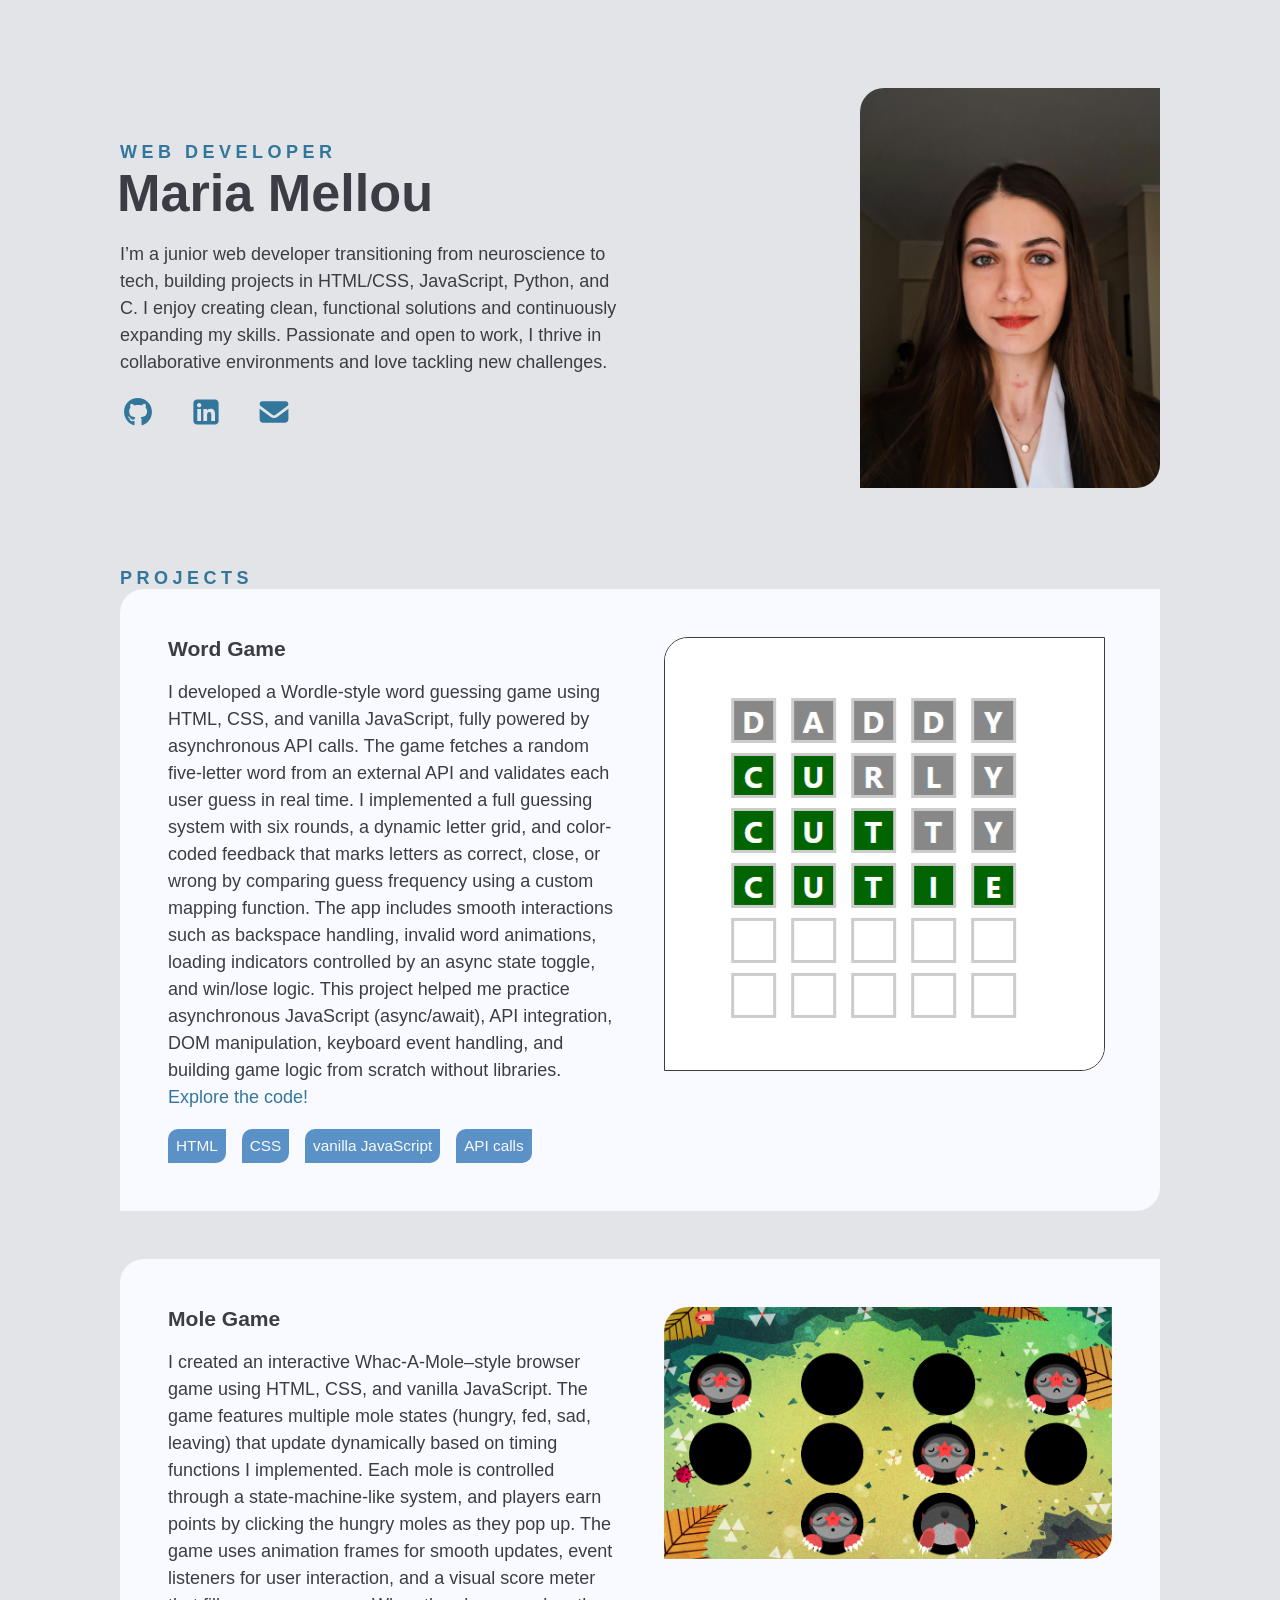
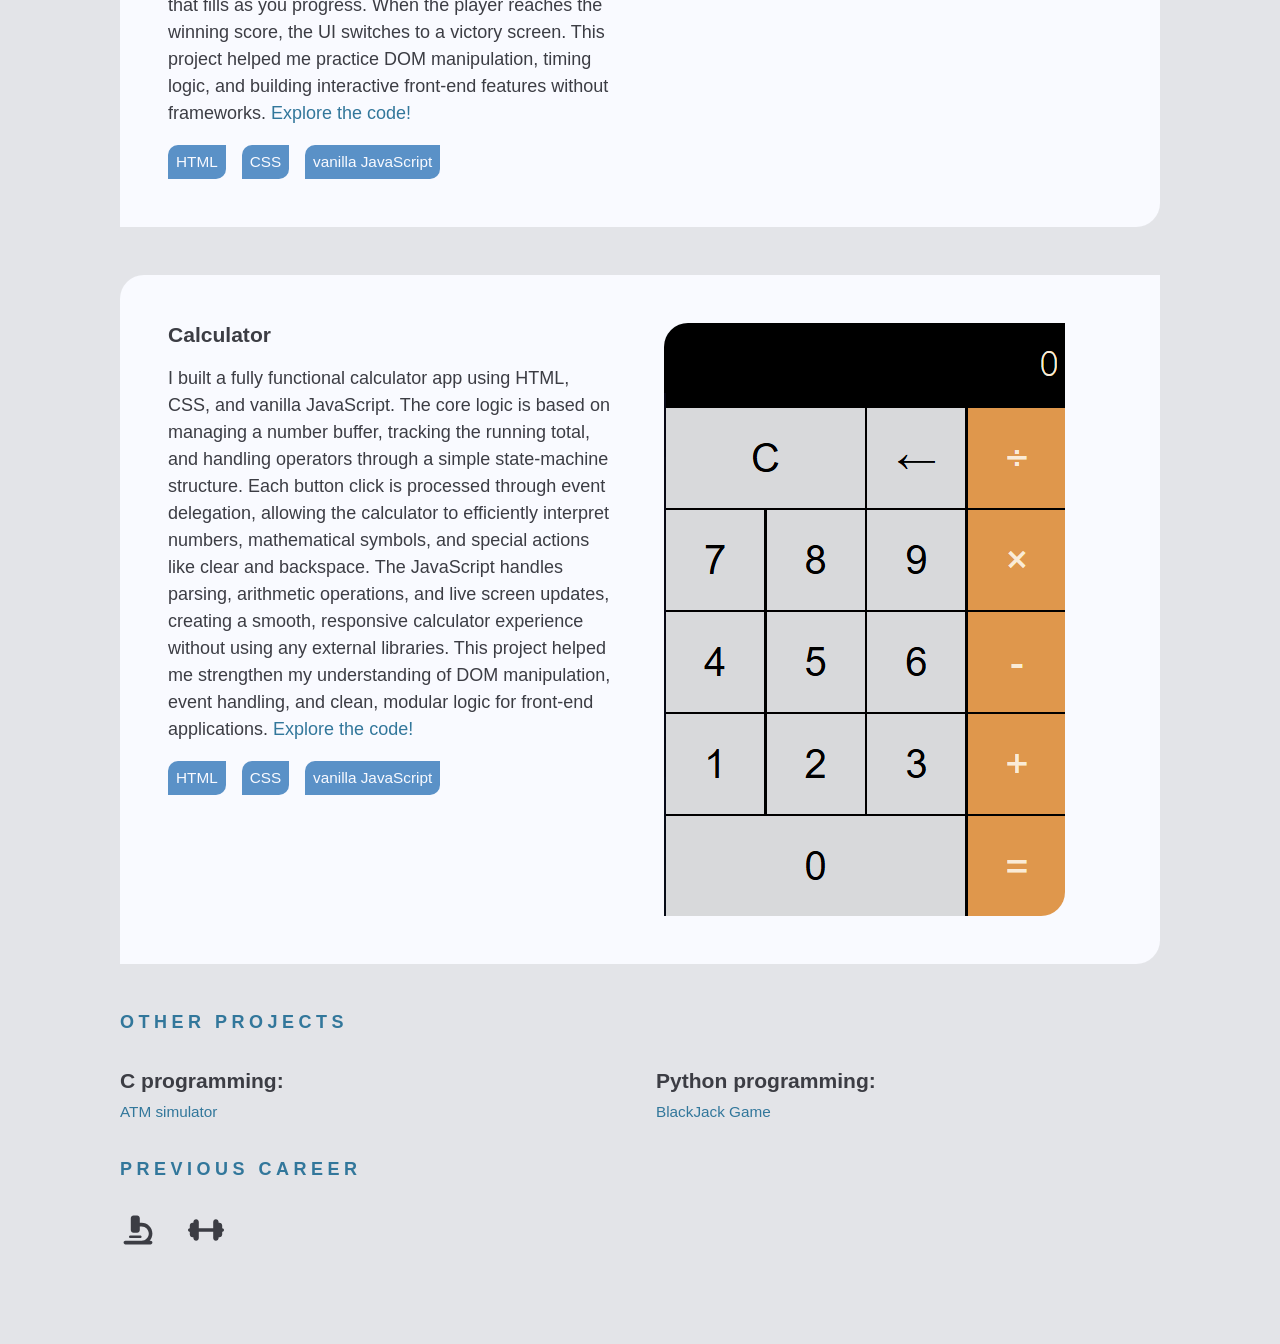
==== index.html @ a82ad1eb "my portfolio my portfolio" ====
<!DOCTYPE html>
<html lang="en">
  <head>
    <meta charset="UTF-8" />
    <meta name="viewport" content="width=device-width, initial-scale=1.0" />
    <title>Portfolio</title>
    <link rel="stylesheet" href="./style.css " />
  </head>
  <body>
    <div class="wrapper">
      <article class="main-article">
        <div class="text">
          <h2>Web Developer</h2>
          <h1>Maria Mellou</h1>
          <p>
            I’m a junior web developer transitioning from neuroscience to tech,
            building projects in HTML/CSS, JavaScript, Python, and C. I enjoy
            creating clean, functional solutions and continuously expanding my
            skills. Passionate and open to work, I thrive in collaborative
            environments and love tackling new challenges.
          </p>
          <ul class="icons">
            <li>
              <a href="https://github.com/MariaMellou" target="_blank">
                <svg xmlns="http://www.w3.org/2000/svg" viewBox="0 0 640 640">
                  <!--!Font Awesome Free v7.1.0 by @fontawesome - https://fontawesome.com License - https://fontawesome.com/license/free Copyright 2025 Fonticons, Inc.-->
                  <title>GitHub</title>
                  <path
                    d="M237.9 461.4C237.9 463.4 235.6 465 232.7 465C229.4 465.3 227.1 463.7 227.1 461.4C227.1 459.4 229.4 457.8 232.3 457.8C235.3 457.5 237.9 459.1 237.9 461.4zM206.8 456.9C206.1 458.9 208.1 461.2 211.1 461.8C213.7 462.8 216.7 461.8 217.3 459.8C217.9 457.8 216 455.5 213 454.6C210.4 453.9 207.5 454.9 206.8 456.9zM251 455.2C248.1 455.9 246.1 457.8 246.4 460.1C246.7 462.1 249.3 463.4 252.3 462.7C255.2 462 257.2 460.1 256.9 458.1C256.6 456.2 253.9 454.9 251 455.2zM316.8 72C178.1 72 72 177.3 72 316C72 426.9 141.8 521.8 241.5 555.2C254.3 557.5 258.8 549.6 258.8 543.1C258.8 536.9 258.5 502.7 258.5 481.7C258.5 481.7 188.5 496.7 173.8 451.9C173.8 451.9 162.4 422.8 146 415.3C146 415.3 123.1 399.6 147.6 399.9C147.6 399.9 172.5 401.9 186.2 425.7C208.1 464.3 244.8 453.2 259.1 446.6C261.4 430.6 267.9 419.5 275.1 412.9C219.2 406.7 162.8 398.6 162.8 302.4C162.8 274.9 170.4 261.1 186.4 243.5C183.8 237 175.3 210.2 189 175.6C209.9 169.1 258 202.6 258 202.6C278 197 299.5 194.1 320.8 194.1C342.1 194.1 363.6 197 383.6 202.6C383.6 202.6 431.7 169 452.6 175.6C466.3 210.3 457.8 237 455.2 243.5C471.2 261.2 481 275 481 302.4C481 398.9 422.1 406.6 366.2 412.9C375.4 420.8 383.2 435.8 383.2 459.3C383.2 493 382.9 534.7 382.9 542.9C382.9 549.4 387.5 557.3 400.2 555C500.2 521.8 568 426.9 568 316C568 177.3 455.5 72 316.8 72zM169.2 416.9C167.9 417.9 168.2 420.2 169.9 422.1C171.5 423.7 173.8 424.4 175.1 423.1C176.4 422.1 176.1 419.8 174.4 417.9C172.8 416.3 170.5 415.6 169.2 416.9zM158.4 408.8C157.7 410.1 158.7 411.7 160.7 412.7C162.3 413.7 164.3 413.4 165 412C165.7 410.7 164.7 409.1 162.7 408.1C160.7 407.5 159.1 407.8 158.4 408.8zM190.8 444.4C189.2 445.7 189.8 448.7 192.1 450.6C194.4 452.9 197.3 453.2 198.6 451.6C199.9 450.3 199.3 447.3 197.3 445.4C195.1 443.1 192.1 442.8 190.8 444.4zM179.4 429.7C177.8 430.7 177.8 433.3 179.4 435.6C181 437.9 183.7 438.9 185 437.9C186.6 436.6 186.6 434 185 431.7C183.6 429.4 181 428.4 179.4 429.7z"
                    class="social"
                  />
                </svg>
              </a>
            </li>
            <li>
              <a
                href="https://www.linkedin.com/in/maria-mellou-0406ab219/"
                target="_blank"
              >
                <svg xmlns="http://www.w3.org/2000/svg" viewBox="0 0 640 640">
                  <!--!Font Awesome Free v7.1.0 by @fontawesome - https://fontawesome.com License - https://fontawesome.com/license/free Copyright 2025 Fonticons, Inc.-->
                  <title>LinkedIn</title>
                  <path
                    d="M160 96C124.7 96 96 124.7 96 160L96 480C96 515.3 124.7 544 160 544L480 544C515.3 544 544 515.3 544 480L544 160C544 124.7 515.3 96 480 96L160 96zM165 266.2L231.5 266.2L231.5 480L165 480L165 266.2zM236.7 198.5C236.7 219.8 219.5 237 198.2 237C176.9 237 159.7 219.8 159.7 198.5C159.7 177.2 176.9 160 198.2 160C219.5 160 236.7 177.2 236.7 198.5zM413.9 480L413.9 376C413.9 351.2 413.4 319.3 379.4 319.3C344.8 319.3 339.5 346.3 339.5 374.2L339.5 480L273.1 480L273.1 266.2L336.8 266.2L336.8 295.4L337.7 295.4C346.6 278.6 368.3 260.9 400.6 260.9C467.8 260.9 480.3 305.2 480.3 362.8L480.3 480L413.9 480z"
                    class="social"
                  />
                </svg>
              </a>
            </li>
            <li>
              <a href="mailto:maraiamellou@gmail.com">
                <svg xmlns="http://www.w3.org/2000/svg" viewBox="0 0 640 640">
                  <!--!Font Awesome Free v7.1.0 by @fontawesome - https://fontawesome.com License - https://fontawesome.com/license/free Copyright 2025 Fonticons, Inc.-->
                  <title>Email</title>
                  <path
                    d="M112 128C85.5 128 64 149.5 64 176C64 191.1 71.1 205.3 83.2 214.4L291.2 370.4C308.3 383.2 331.7 383.2 348.8 370.4L556.8 214.4C568.9 205.3 576 191.1 576 176C576 149.5 554.5 128 528 128L112 128zM64 260L64 448C64 483.3 92.7 512 128 512L512 512C547.3 512 576 483.3 576 448L576 260L377.6 408.8C343.5 434.4 296.5 434.4 262.4 408.8L64 260z"
                    class="social"
                  />
                </svg>
              </a>
            </li>
          </ul>
        </div>
        <img src="./profFF.jpg" alt="Maria Mellou" />
      </article>
      <main>
        <h2>Projects</h2>
        <div class="projects">
          <article class="project">
            <div class="text">
              <h3>Word Game</h3>
              <p>
                I developed a Wordle-style word guessing game using HTML, CSS,
                and vanilla JavaScript, fully powered by asynchronous API calls.
                The game fetches a random five-letter word from an external API
                and validates each user guess in real time. I implemented a full
                guessing system with six rounds, a dynamic letter grid, and
                color-coded feedback that marks letters as correct, close, or
                wrong by comparing guess frequency using a custom mapping
                function. The app includes smooth interactions such as backspace
                handling, invalid word animations, loading indicators controlled
                by an async state toggle, and win/lose logic. This project
                helped me practice asynchronous JavaScript (async/await), API
                integration, DOM manipulation, keyboard event handling, and
                building game logic from scratch without libraries.
                <a
                  href="https://github.com/MariaMellou/wordGame"
                  target="_blank"
                  >Explore the code!</a
                >
              </p>
              <ul>
                <li>HTML</li>
                <li>CSS</li>
                <li>vanilla JavaScript</li>
                <li>API calls</li>
              </ul>
            </div>
            <img src="./words.png" alt="find the word" class="img-border" />
          </article>
          <article class="project">
            <div class="text">
              <h3>Mole Game</h3>
              <p>
                I created an interactive Whac-A-Mole–style browser game using
                HTML, CSS, and vanilla JavaScript. The game features multiple
                mole states (hungry, fed, sad, leaving) that update dynamically
                based on timing functions I implemented. Each mole is controlled
                through a state-machine-like system, and players earn points by
                clicking the hungry moles as they pop up. The game uses
                animation frames for smooth updates, event listeners for user
                interaction, and a visual score meter that fills as you
                progress. When the player reaches the winning score, the UI
                switches to a victory screen. This project helped me practice
                DOM manipulation, timing logic, and building interactive
                front-end features without frameworks.
                <a
                  href="https://github.com/MariaMellou/mole_game"
                  target="_blank"
                  >Explore the code!</a
                >
              </p>
              <ul>
                <li>HTML</li>
                <li>CSS</li>
                <li>vanilla JavaScript</li>
              </ul>
            </div>
            <img src="./moles.png" alt="Mole Game" />
          </article>
          <article class="project">
            <div class="text">
              <h3>Calculator</h3>
              <p>
                I built a fully functional calculator app using HTML, CSS, and
                vanilla JavaScript. The core logic is based on managing a number
                buffer, tracking the running total, and handling operators
                through a simple state-machine structure. Each button click is
                processed through event delegation, allowing the calculator to
                efficiently interpret numbers, mathematical symbols, and special
                actions like clear and backspace. The JavaScript handles
                parsing, arithmetic operations, and live screen updates,
                creating a smooth, responsive calculator experience without
                using any external libraries. This project helped me strengthen
                my understanding of DOM manipulation, event handling, and clean,
                modular logic for front-end applications.
                <a
                  href="https://github.com/MariaMellou/calculator"
                  target="_blank"
                  >Explore the code!</a
                >
              </p>
              <ul>
                <li>HTML</li>
                <li>CSS</li>
                <li>vanilla JavaScript</li>
              </ul>
            </div>
            <img src="./calculator.png" alt="calculator" />
          </article>
        </div>
      </main>

      <footer>
        <h2 class="h2-footer">Other Projects</h2>
        <div class="footer-text">
          <div class="footer-text-box">
            <h3>C programming:</h3>
            <ul>
              <li>
                <a
                  href="https://github.com/MariaMellou/ATM_C_project/blob/main/ATM_project.c"
                  target="_blank"
                  >ATM simulator</a
                >
              </li>
            </ul>
          </div>
          <div class="footer-text-box">
            <h3>Python programming:</h3>
            <ul>
              <a
                href="https://github.com/MariaMellou/blackJackGame/blob/main/blackJack.py"
                target="_blank"
              >
                <li>BlackJack Game</li></a
              >
            </ul>
          </div>
        </div>

        <!-- elpizw na prosthesw kai alla sto mellon gia auto kai i entasi tis organwsis -->

        <h2 class="h2-footer">Previous Career</h2>
        <div class="footer-text">
          <ul class="icons">
            <li>
              <a href="./biology.html" target="_blank">
                <svg xmlns="http://www.w3.org/2000/svg" viewBox="0 0 640 640">
                  <!--!Font Awesome Free v7.1.0 by @fontawesome - https://fontawesome.com License - https://fontawesome.com/license/free Copyright 2025 Fonticons, Inc.-->
                  <title>Biology</title>
                  <path
                    d="M240 64C213.5 64 192 85.5 192 112L192 320C192 346.5 213.5 368 240 368L304 368C330.5 368 352 346.5 352 320L352 256L384 256C454.7 256 512 313.3 512 384C512 454.7 454.7 512 384 512L96 512C78.3 512 64 526.3 64 544C64 561.7 78.3 576 96 576L544 576C561.7 576 576 561.7 576 544C576 526.3 561.7 512 544 512L527.1 512C557.5 478 576 433.2 576 384C576 278 490 192 384 192L352 192L352 112C352 85.5 330.5 64 304 64L240 64zM184 416C170.7 416 160 426.7 160 440C160 453.3 170.7 464 184 464L360 464C373.3 464 384 453.3 384 440C384 426.7 373.3 416 360 416L184 416z"
                    d="M240 64C213.5 64 192 85.5 192 112L192 320C192 346.5 213.5 368 240 368L304 368C330.5 368 352 346.5 352 320L352 256L384 256C454.7 256 512 313.3 512 384C512 454.7 454.7 512 384 512L96 512C78.3 512 64 526.3 64 544C64 561.7 78.3 576 96 576L544 576C561.7 576 576 561.7 576 544C576 526.3 561.7 512 544 512L527.1 512C557.5 478 576 433.2 576 384C576 278 490 192 384 192L352 192L352 112C352 85.5 330.5 64 304 64L240 64zM184 416C170.7 416 160 426.7 160 440C160 453.3 170.7 464 184 464L360 464C373.3 464 384 453.3 384 440C384 426.7 373.3 416 360 416L184 416z"
                    class="social"
                  />
                </svg>
              </a>
            </li>
            <li>
              <a href="./sports.html" target="_blank">
                <svg xmlns="http://www.w3.org/2000/svg" viewBox="0 0 640 640">
                  <!--!Font Awesome Free v7.1.0 by @fontawesome - https://fontawesome.com License - https://fontawesome.com/license/free Copyright 2025 Fonticons, Inc.-->
                  <title>Gymnastics</title>
                  <path
                    d="M96 176C96 149.5 117.5 128 144 128C170.5 128 192 149.5 192 176L192 288L448 288L448 176C448 149.5 469.5 128 496 128C522.5 128 544 149.5 544 176L544 192L560 192C586.5 192 608 213.5 608 240L608 288C625.7 288 640 302.3 640 320C640 337.7 625.7 352 608 352L608 400C608 426.5 586.5 448 560 448L544 448L544 464C544 490.5 522.5 512 496 512C469.5 512 448 490.5 448 464L448 352L192 352L192 464C192 490.5 170.5 512 144 512C117.5 512 96 490.5 96 464L96 448L80 448C53.5 448 32 426.5 32 400L32 352C14.3 352 0 337.7 0 320C0 302.3 14.3 288 32 288L32 240C32 213.5 53.5 192 80 192L96 192L96 176z"
                    class="social"
                  />
                </svg>
              </a>
            </li>
          </ul>
        </div>
      </footer>
    </div>
  </body>
</html>
---- style.css ----
:root {
  --white: #f9faff;
  --platinum: #e3e4e8;
  --windsurfing: #32779b;
  --marina: #5a91c7;
  --gray: #9a9a9a;
  --onyx: #3c3d44;
  --charcoal: #343c47;
  --corners: 24px 0;
  --corners-sm: 10px 0;
  --base-font-size: 1rem;
}

html {
  box-sizing: border-box;
}

*,
*::before,
*::after {
  box-sizing: inherit;
}

body {
  font-size: var(--base-font-size);
  font-family: "Inter", sans-serif;
  background-color: var(--platinum);
  color: var(--onyx);
}

.wrapper {
  max-width: 1200px;
  margin: 0 auto; /* centered in the space of the page page*/
  padding: 1rem;
}
h1 {
  margin: 0;
  font-size: calc(var(--base-font-size) * 2.9);
}

h2 {
  margin: 0;
  font-size: var(--base-font-size);
  text-transform: uppercase;
  color: var(--windsurfing);
  letter-spacing: 0.25em;
}

h3 {
  margin: 0; /*??*/
}

p {
  line-height: 1.5;
}

a {
  color: var(--windsurfing);
  text-decoration: dotted;
}

a:hover {
  color: var(--marina);
}

img {
  max-width: 100%;
  border-radius: var(--corners);
}

.icons {
  list-style-type: none;
  margin: 0;
  padding: 0;
  display: flex;
  flex-flow: row wrap;
  align-items: flex-end;
  justify-content: center;
  gap: 2rem;
}

ul svg {
  width: 36px;
  height: 36px;
}

.social {
  fill: var(--windsurfing); /* svg specific property*/
}

.social:hover {
  fill: var(--marina);
}

.main-article {
  display: grid;
  grid-template-columns: 1fr;
  gap: 2rem;
  text-align: center;
}

.main-article img {
  margin: 0 auto;
  object-fit: cover;
  object-position: 50% 50%;
  height: 300px;
  width: 300px;
  overflow: hidden;
}
footer {
  text-align: center;
}
.footer-text {
  line-height: 1.5;
  display: grid;
  grid-template-columns: 1fr;
  gap: 2rem;
}
.footer-text-box ul {
  font-size: calc(var(--base-font-size) * 0.85);
  list-style-type: none;
  margin: 0;
  padding: 0;
}
.footer-text-box li {
  line-height: 2;
}
.h2-footer {
  margin: 2rem 0;
}
.footer-text .social {
  fill: var(--onyx);
}
.footer-text .social:hover {
  fill: var(--marina);
}
main {
  margin-top: 5rem;
  margin-bottom: 3rem;
  text-align: center;
}
.project {
  background-color: var(--white);
  padding: 3rem;
  border-radius: var(--corners);
  display: grid;
  grid-template-columns: 1fr;
  gap: 3rem;
}
.projects {
  display: flex;
  flex-flow: column nowrap;
  gap: 3rem;
}
.project ul {
  margin: 0;
  padding: 0;
  list-style-type: none;
  display: flex;
  flex-flow: row wrap;
  justify-content: center;
  gap: 1rem;
  font-size: calc(var(--base-font-size) * 0.85);
}
.project li {
  background-color: var(--marina);
  color: var(--white);
  padding: 0.5rem;
  border-radius: var(--corners-sm);
}
.project img {
  grid-row: 1/2;
}
.img-border {
  border: 1px solid var(--onyx);
}

@media (min-width: 750px) {
  /* desktop */
  :root {
    --base-font-size: 1.125rem;
  }
  h1 {
    margin-left: -3px;
  }
  .wrapper {
    padding: 5rem;
  }
  .main-article {
    grid-template-columns: 1fr 1fr;
    align-items: center;
    text-align: left;
  }
  .main-article img {
    max-height: 400px;
    margin: 0 0 0 auto; /* t,r,b:noMargin--left:auto (etsi tha pousaristei aristera) */
    object-fit: contain;
    object-position: 50% 50%;
    height: auto;
    width: auto;
    overflow: auto;
  }
  .icons {
    justify-content: flex-start;
  }
  footer {
    text-align: left;
  }
  .footer-text {
    grid-template-columns: repeat(2, 1fr);
  }
}

@media (min-width: 850px) {
  main {
    text-align: left;
  }
  .project {
    display: grid;
    grid-template-columns: 1fr 1fr;
    gap: 3rem;
  }
  .project img {
    grid-row: auto;
  }
  .project ul {
    justify-content: flex-start;
  }
}
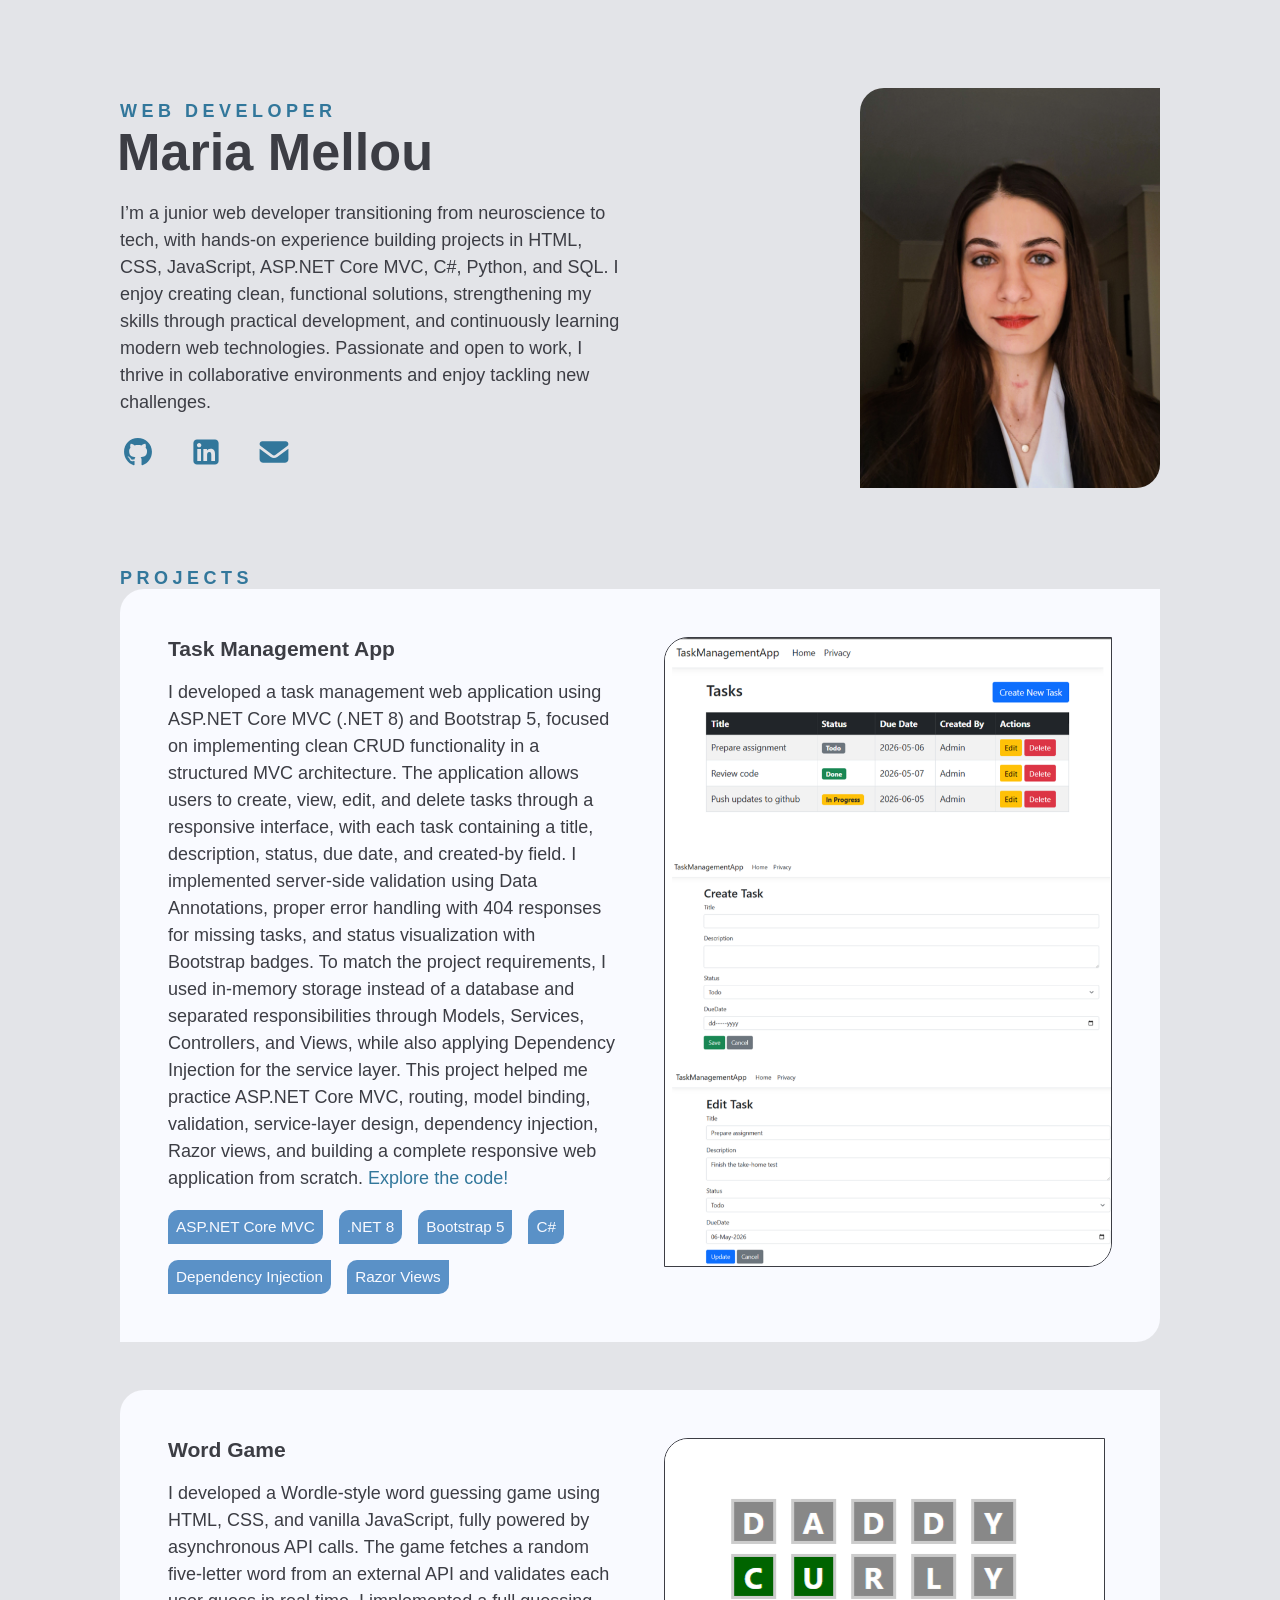
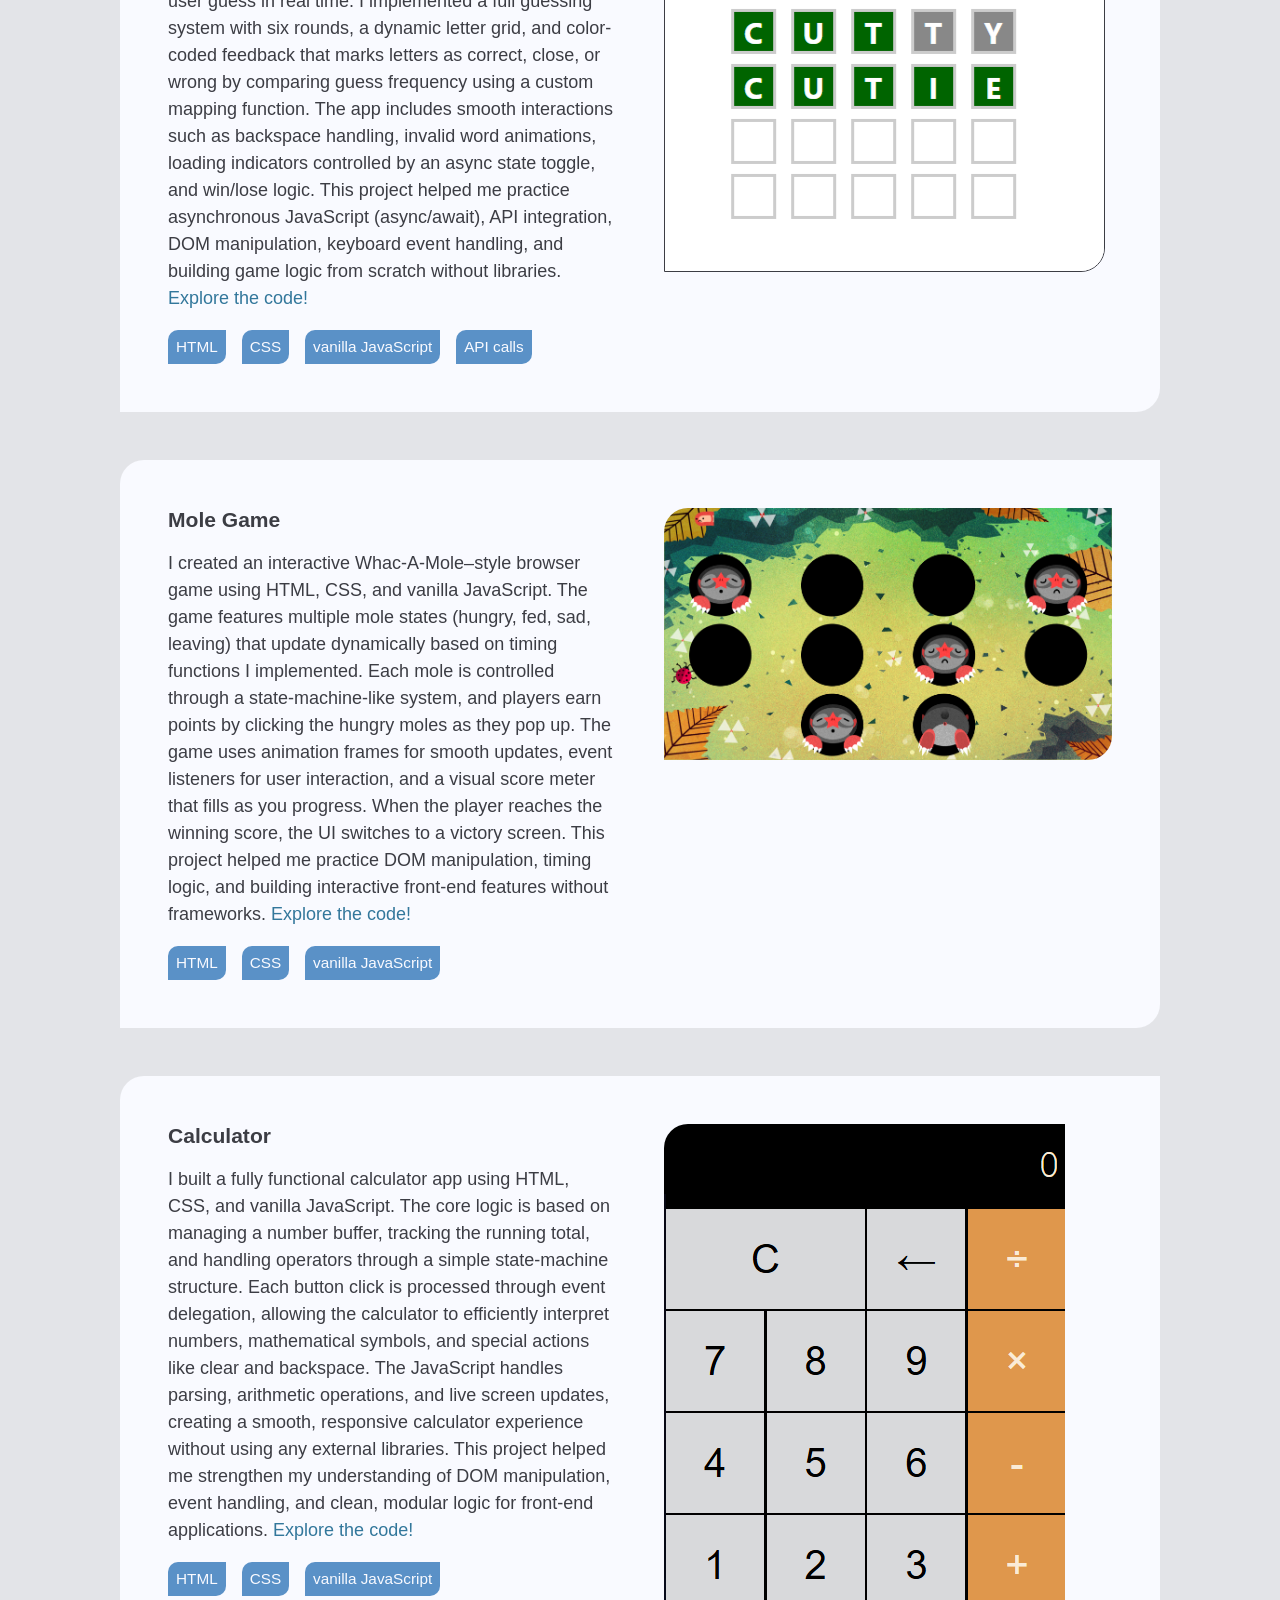
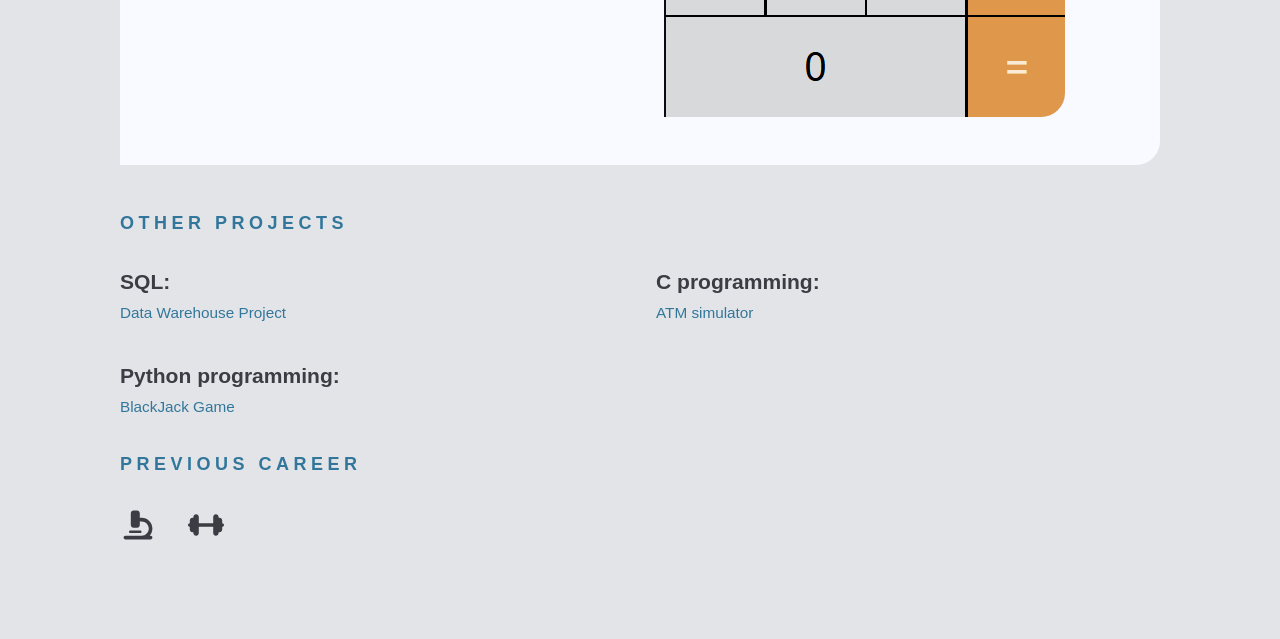
==== commit f54c2bbe: "Added new project to portfolio" ====
--- a/index.html
+++ b/index.html
@@ -1,4 +1,4 @@
-<!DOCTYPE html>
+<!doctype html>
 <html lang="en">
   <head>
     <meta charset="UTF-8" />
@@ -14,10 +14,12 @@
           <h1>Maria Mellou</h1>
           <p>
             I’m a junior web developer transitioning from neuroscience to tech,
-            building projects in HTML/CSS, JavaScript, Python, and C. I enjoy
-            creating clean, functional solutions and continuously expanding my
-            skills. Passionate and open to work, I thrive in collaborative
-            environments and love tackling new challenges.
+            with hands-on experience building projects in HTML, CSS, JavaScript,
+            ASP.NET Core MVC, C#, Python, and SQL. I enjoy creating clean,
+            functional solutions, strengthening my skills through practical
+            development, and continuously learning modern web technologies.
+            Passionate and open to work, I thrive in collaborative environments
+            and enjoy tackling new challenges.
           </p>
           <ul class="icons">
             <li>
@@ -66,6 +68,43 @@
       <main>
         <h2>Projects</h2>
         <div class="projects">
+          <article class="project">
+            <div class="text">
+              <h3>Task Management App</h3>
+              <p>
+                I developed a task management web application using ASP.NET Core
+                MVC (.NET 8) and Bootstrap 5, focused on implementing clean CRUD
+                functionality in a structured MVC architecture. The application
+                allows users to create, view, edit, and delete tasks through a
+                responsive interface, with each task containing a title,
+                description, status, due date, and created-by field. I
+                implemented server-side validation using Data Annotations,
+                proper error handling with 404 responses for missing tasks, and
+                status visualization with Bootstrap badges. To match the project
+                requirements, I used in-memory storage instead of a database and
+                separated responsibilities through Models, Services,
+                Controllers, and Views, while also applying Dependency Injection
+                for the service layer. This project helped me practice ASP.NET
+                Core MVC, routing, model binding, validation, service-layer
+                design, dependency injection, Razor views, and building a
+                complete responsive web application from scratch.
+                <a
+                  href="https://github.com/MariaMellou/TaskManagementApp"
+                  target="_blank"
+                  >Explore the code!</a
+                >
+              </p>
+              <ul>
+                <li>ASP.NET Core MVC</li>
+                <li>.NET 8</li>
+                <li>Bootstrap 5</li>
+                <li>C#</li>
+                <li>Dependency Injection</li>
+                <li>Razor Views</li>
+              </ul>
+            </div>
+            <img src="./tasks.png" alt="Tasks" class="img-border" />
+          </article>
           <article class="project">
             <div class="text">
               <h3>Word Game</h3>
@@ -164,6 +203,18 @@
       <footer>
         <h2 class="h2-footer">Other Projects</h2>
         <div class="footer-text">
+          <div class="footer-text-box">
+            <h3>SQL:</h3>
+            <ul>
+              <li>
+                <a
+                  href="https://github.com/MariaMellou/sql-data-warehouse-project"
+                  target="_blank"
+                  >Data Warehouse Project</a
+                >
+              </li>
+            </ul>
+          </div>
           <div class="footer-text-box">
             <h3>C programming:</h3>
             <ul>
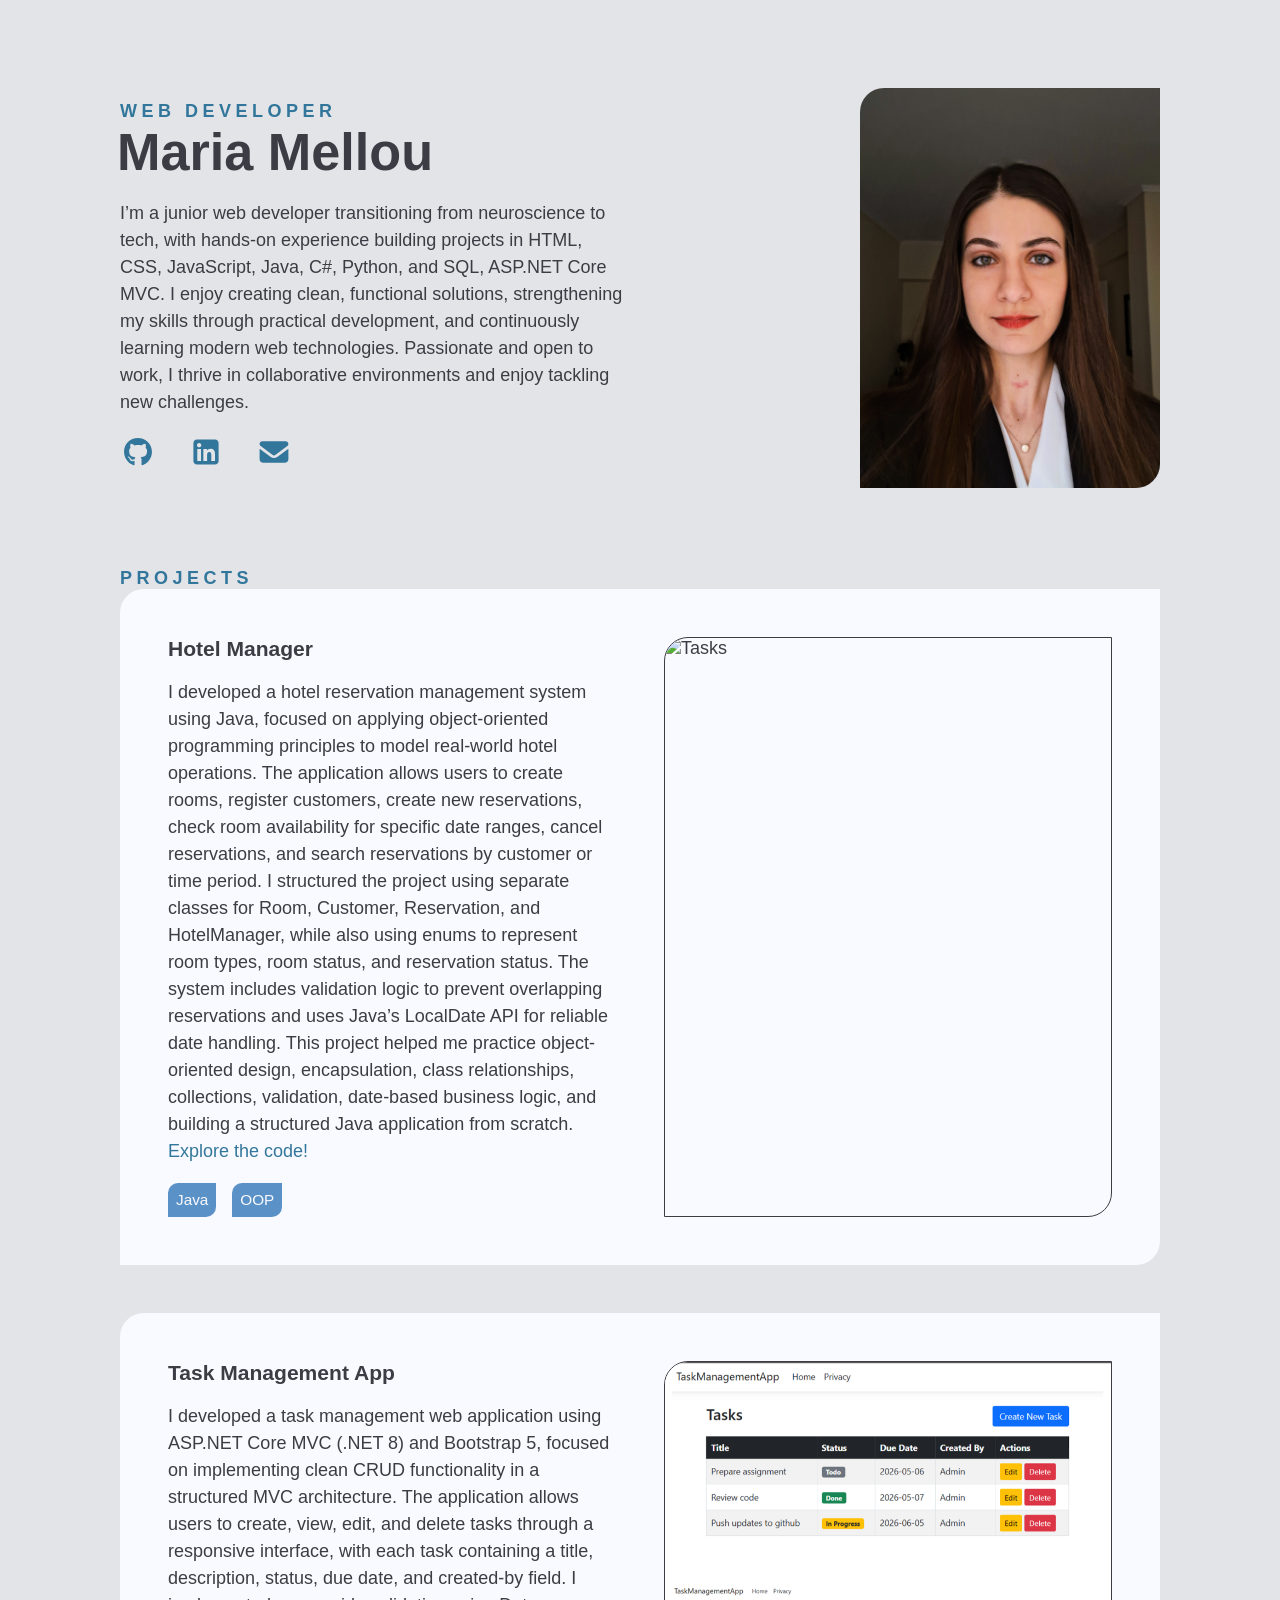
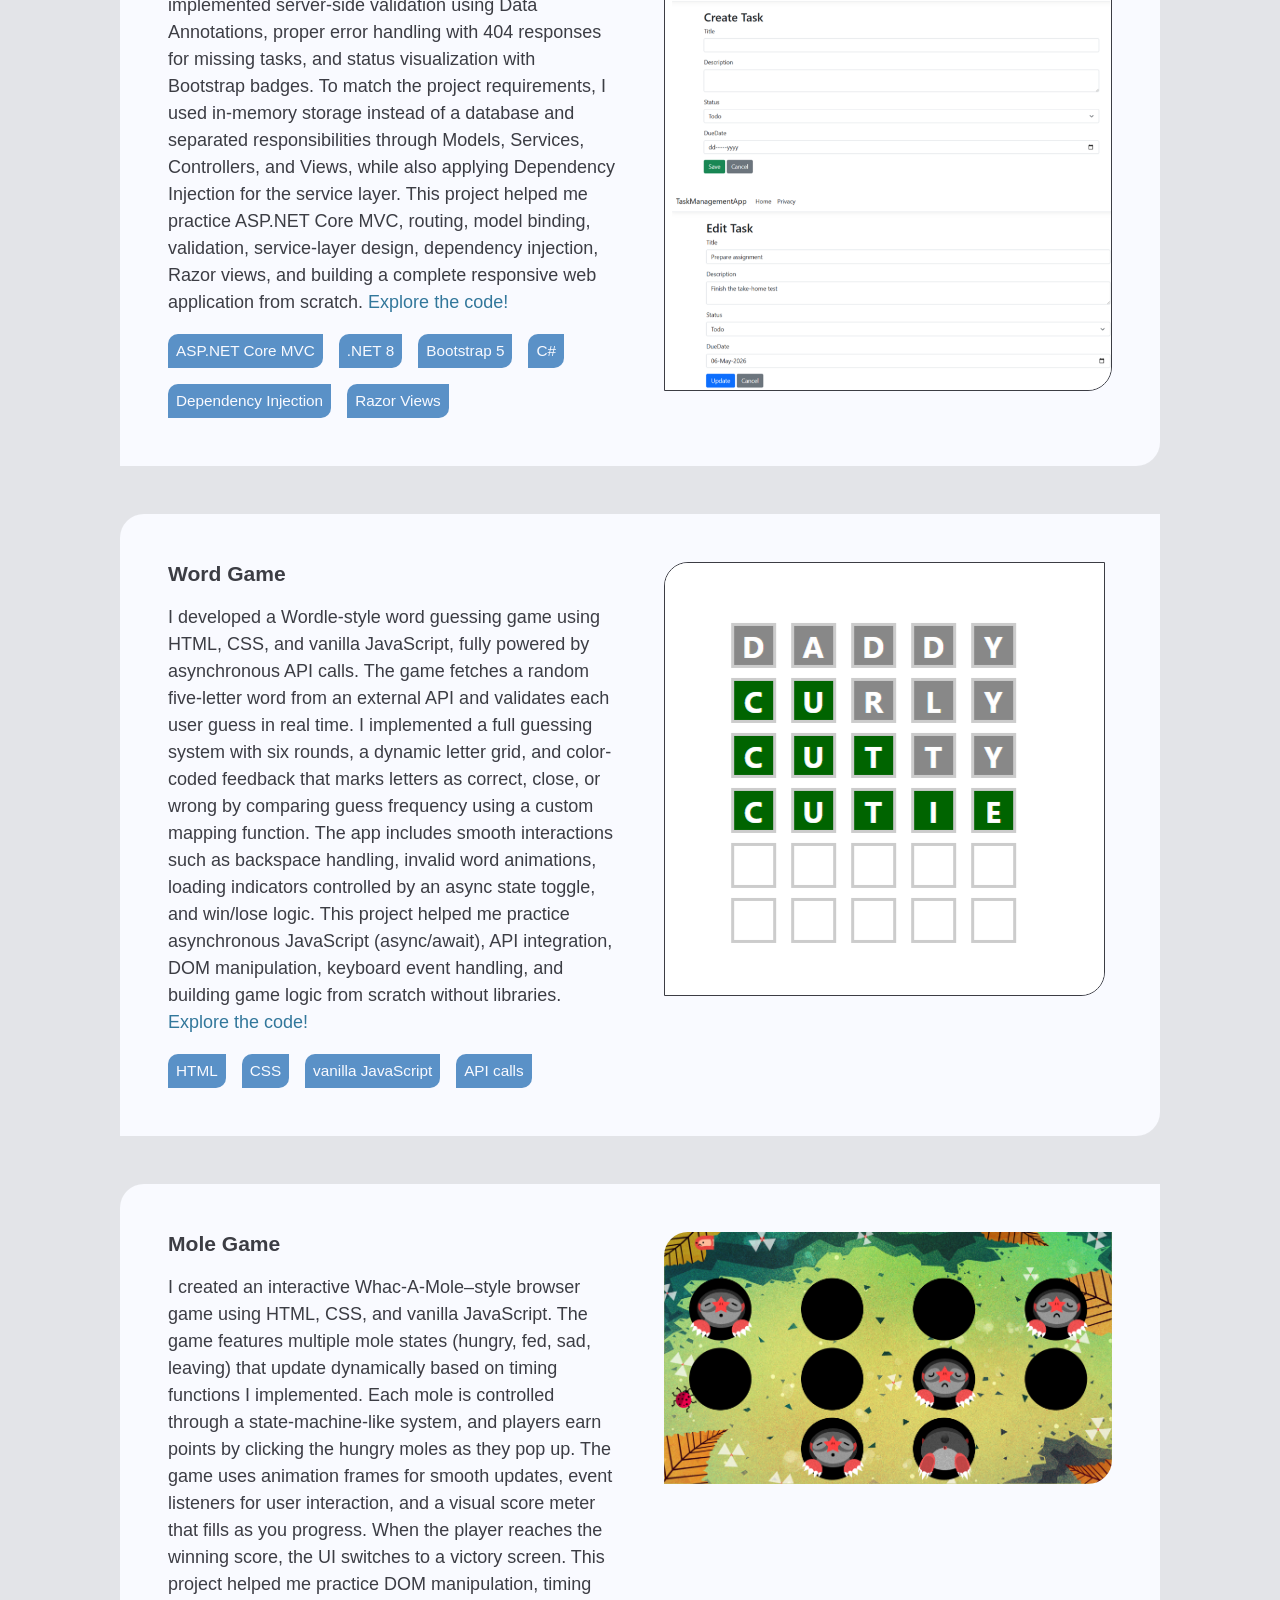
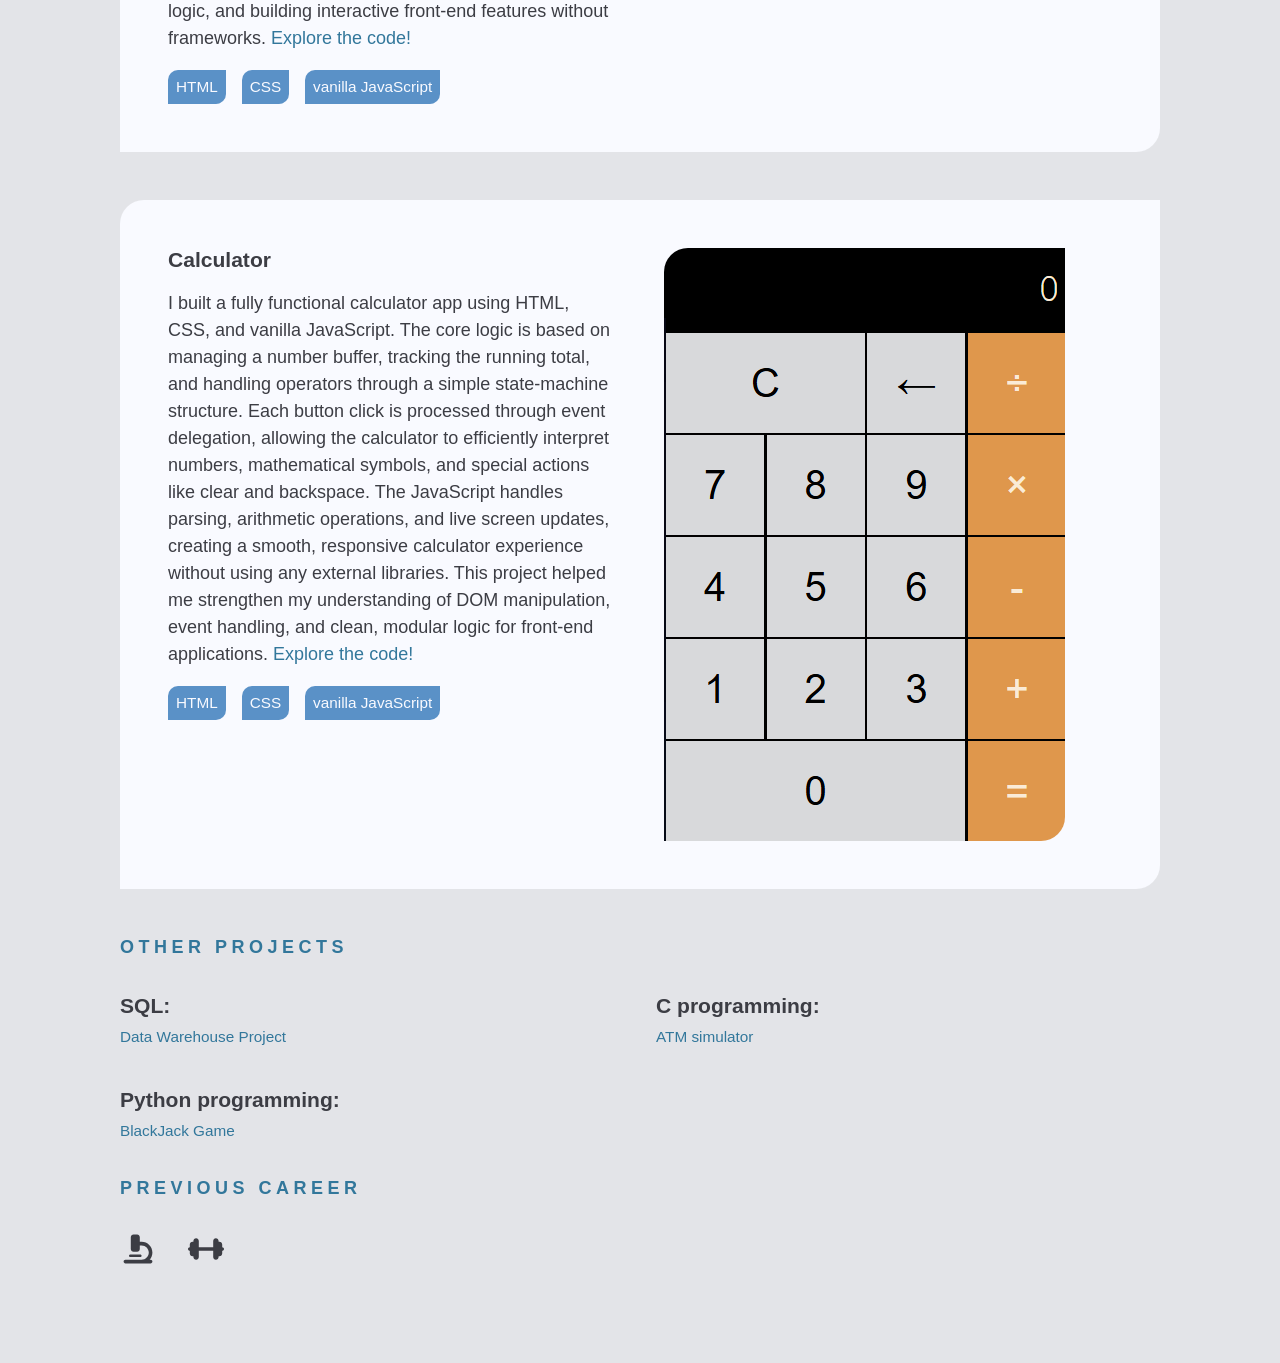
==== commit 64904f7f: "added java project" ====
--- a/index.html
+++ b/index.html
@@ -15,7 +15,7 @@
           <p>
             I’m a junior web developer transitioning from neuroscience to tech,
             with hands-on experience building projects in HTML, CSS, JavaScript,
-            ASP.NET Core MVC, C#, Python, and SQL. I enjoy creating clean,
+            Java, C#, Python, and SQL, ASP.NET Core MVC. I enjoy creating clean,
             functional solutions, strengthening my skills through practical
             development, and continuously learning modern web technologies.
             Passionate and open to work, I thrive in collaborative environments
@@ -68,6 +68,38 @@
       <main>
         <h2>Projects</h2>
         <div class="projects">
+          <article class="project">
+            <div class="text">
+              <h3>Hotel Manager</h3>
+              <p>
+                I developed a hotel reservation management system using Java,
+                focused on applying object-oriented programming principles to
+                model real-world hotel operations. The application allows users
+                to create rooms, register customers, create new reservations,
+                check room availability for specific date ranges, cancel
+                reservations, and search reservations by customer or time
+                period. I structured the project using separate classes for
+                Room, Customer, Reservation, and HotelManager, while also using
+                enums to represent room types, room status, and reservation
+                status. The system includes validation logic to prevent
+                overlapping reservations and uses Java’s LocalDate API for
+                reliable date handling. This project helped me practice
+                object-oriented design, encapsulation, class relationships,
+                collections, validation, date-based business logic, and building
+                a structured Java application from scratch.
+                <a
+                  href="https://github.com/MariaMellou/Java-Hotel-Manager"
+                  target="_blank"
+                  >Explore the code!</a
+                >
+              </p>
+              <ul>
+                <li>Java</li>
+                <li>OOP</li>
+              </ul>
+            </div>
+            <img src="./javaTerminal.png" alt="Tasks" class="img-border" />
+          </article>
           <article class="project">
             <div class="text">
               <h3>Task Management App</h3>
